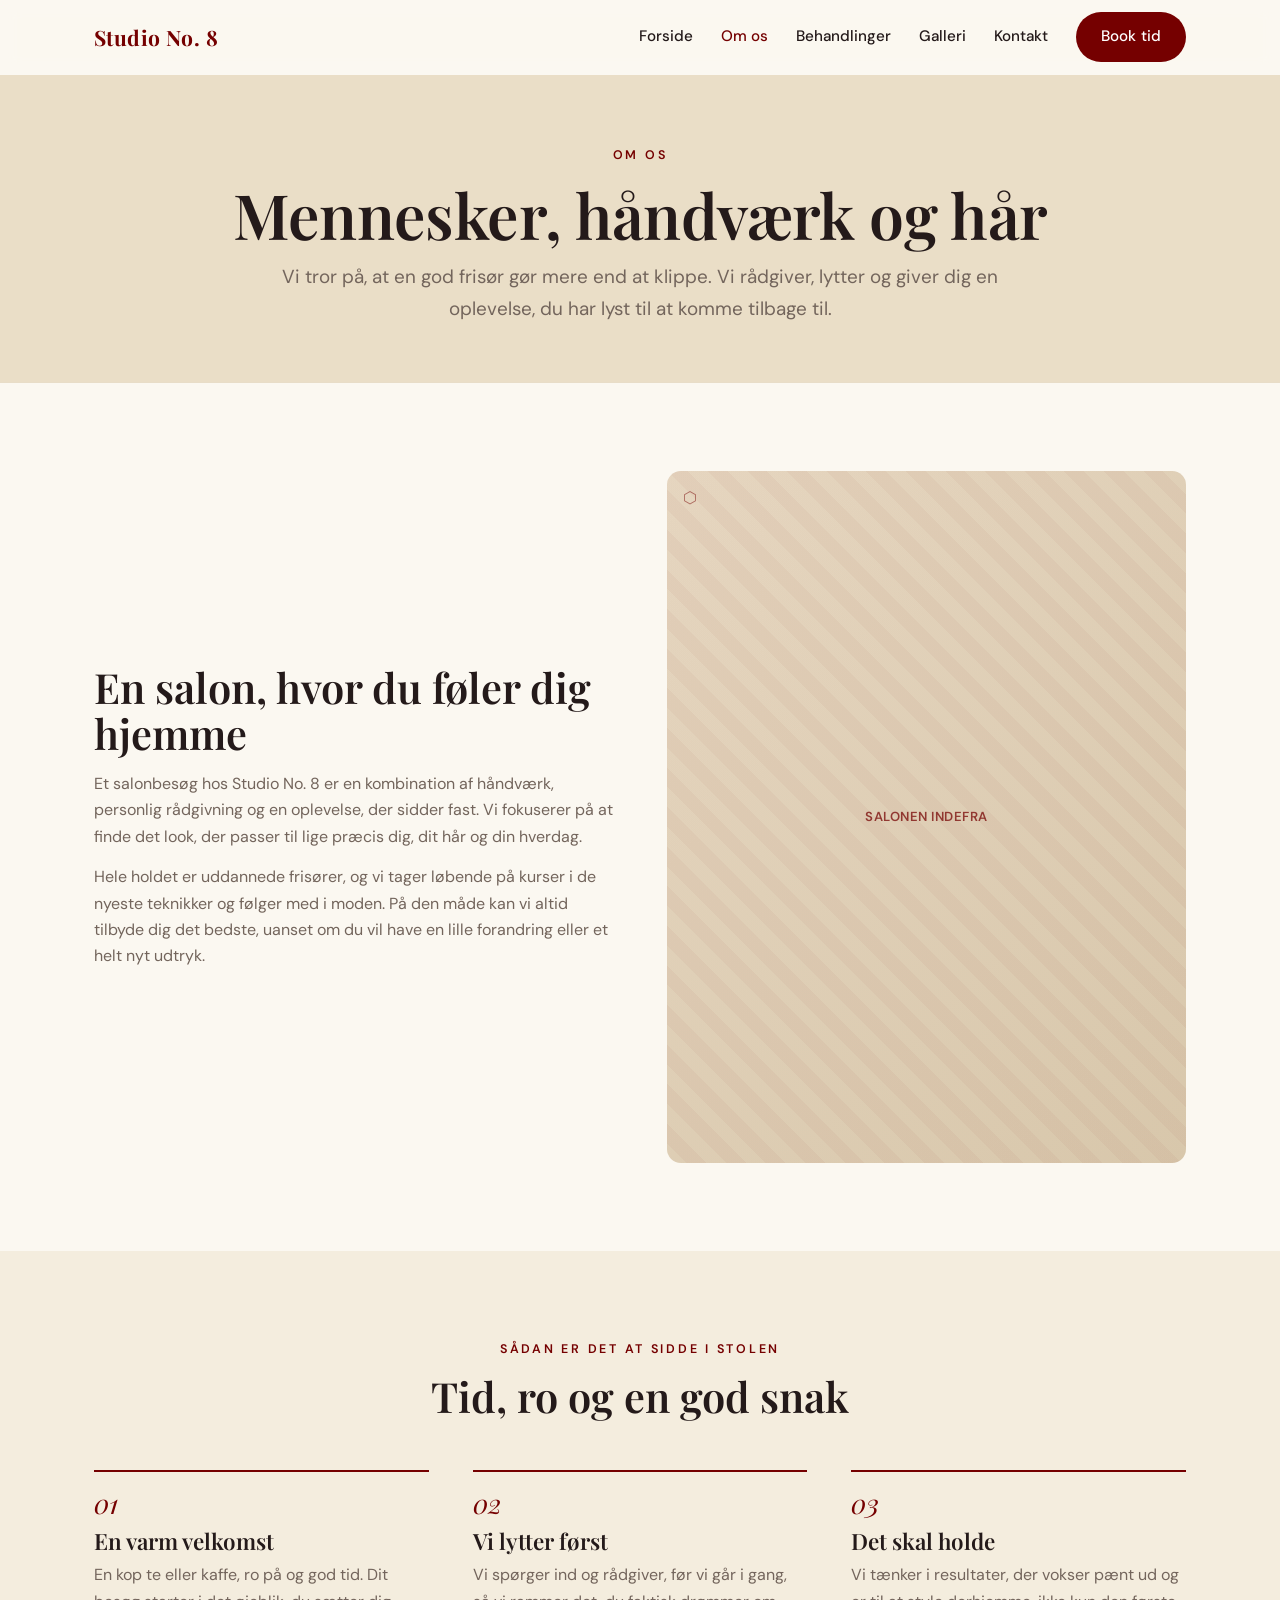
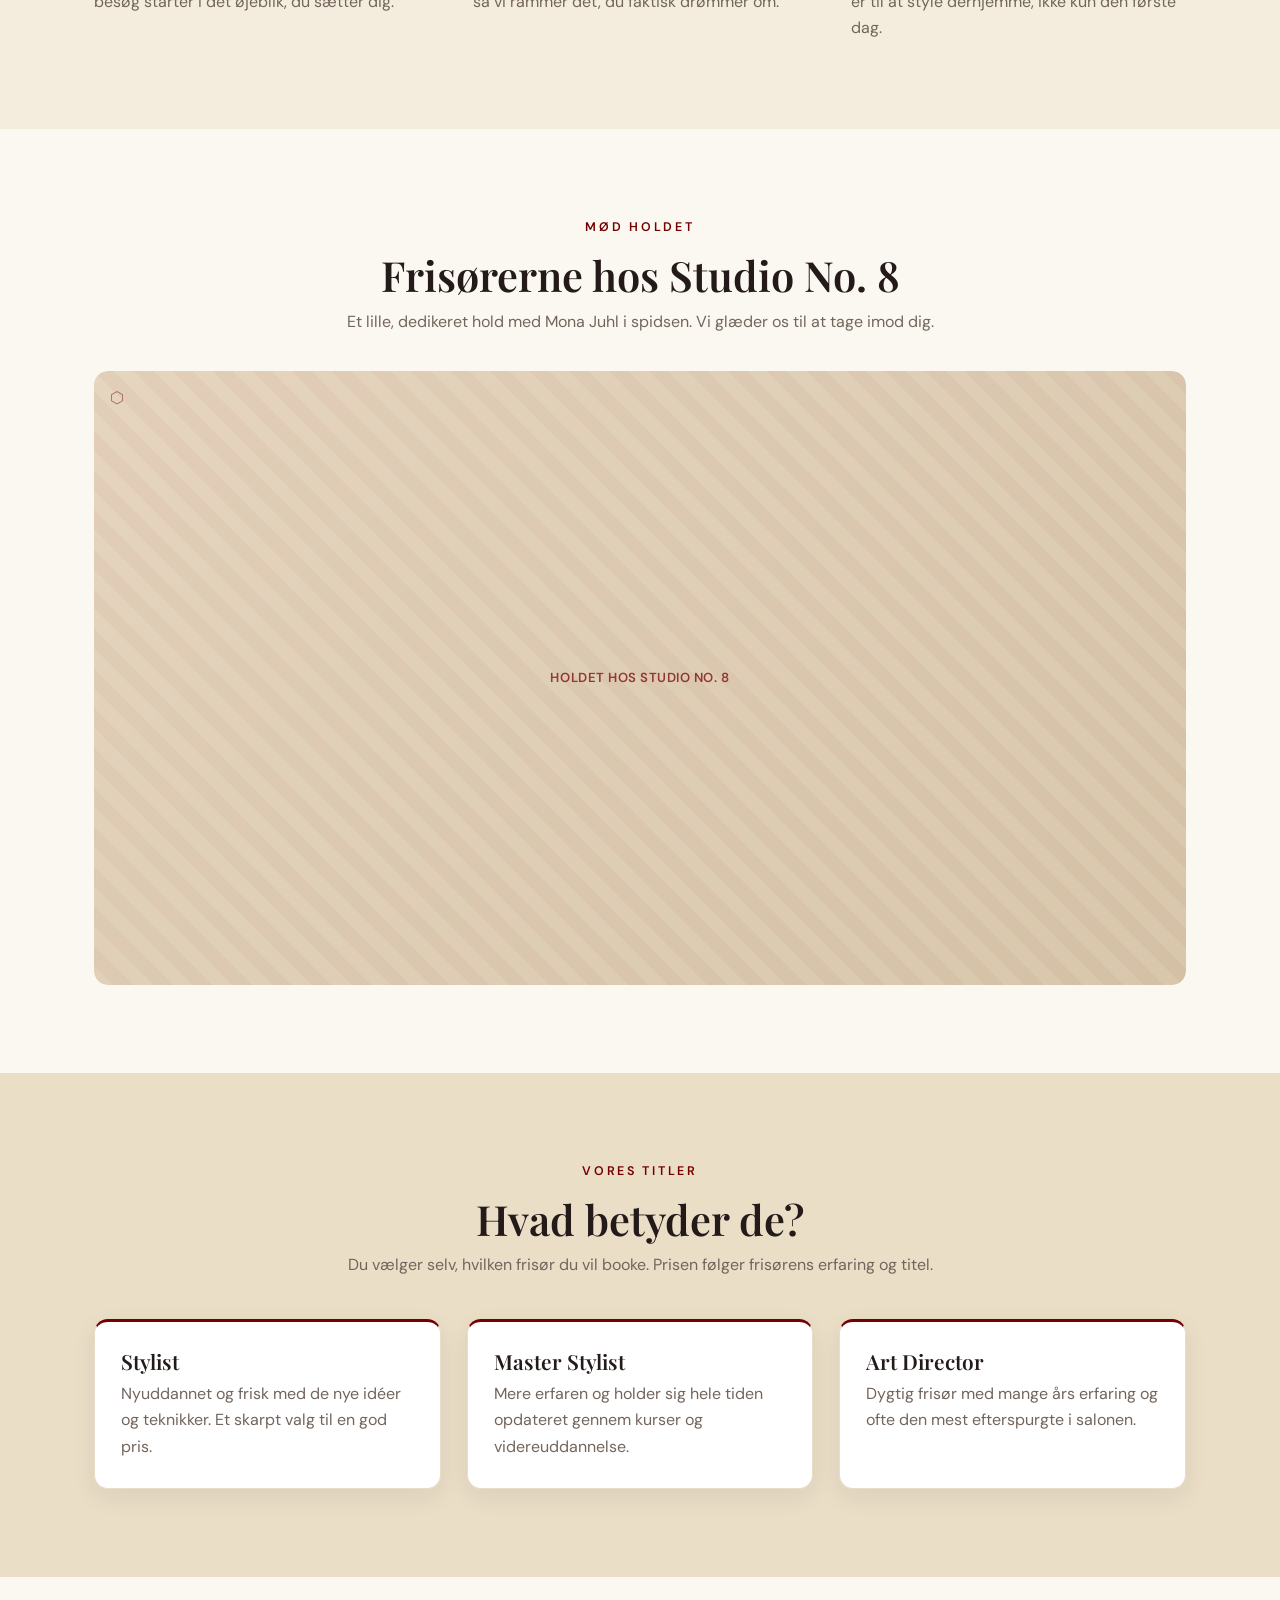
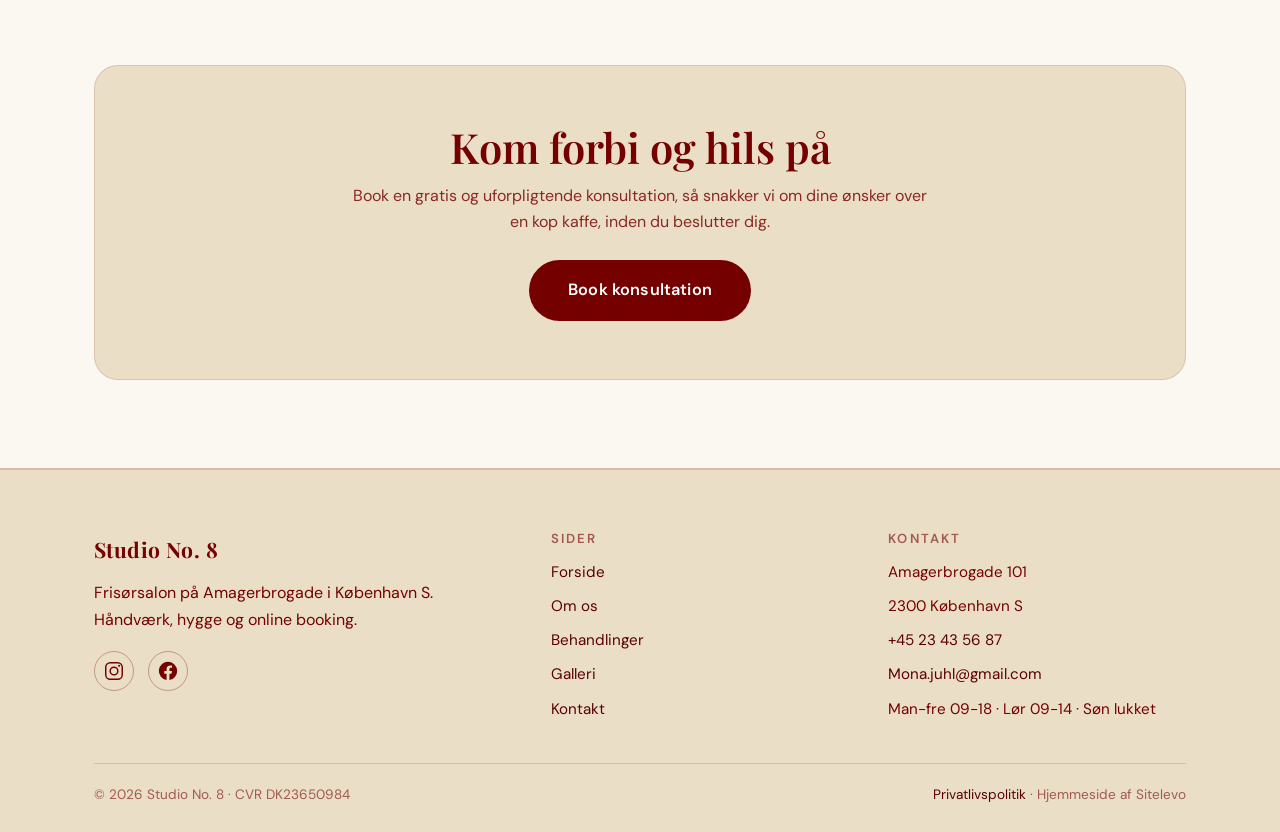
==== om-os.html @ eedbdd17 "Add files via upload" ====
<!DOCTYPE html>
<html lang="da">
<head>
<meta charset="UTF-8">
<meta name="viewport" content="width=device-width, initial-scale=1">
<title>Om os - Studio No. 8</title>
<meta name="description" content="Mød holdet bag Studio No. 8 på Amagerbrogade. Uddannede frisører med øje for detaljen, personlig rådgivning og en salon, hvor du føler dig hjemme.">
<link rel="preconnect" href="https://fonts.googleapis.com">
<link rel="preconnect" href="https://fonts.gstatic.com" crossorigin>
<link href="https://fonts.googleapis.com/css2?family=Playfair+Display:ital,wght@0,500;0,600;0,700;1,500;1,600&family=DM+Sans:wght@300;400;500;600&display=swap" rel="stylesheet">
<link rel="stylesheet" href="styles.css">
</head>
<body>

<header class="nav">
  <div class="wrap nav__inner">
    <a href="index.html" class="brand">Studio No. 8</a>
    <nav class="nav__links">
      <a href="index.html">Forside</a>
      <a href="om-os.html" class="active">Om os</a>
      <a href="behandlinger.html">Behandlinger</a>
      <a href="galleri.html">Galleri</a>
      <a href="kontakt.html">Kontakt</a>
      <a href="book-tid.html" class="btn btn--primary nav__cta">Book tid</a>
    </nav>
    <button class="nav__toggle" aria-label="Menu">☰</button>
  </div>
</header>

<section class="page-hero">
  <div class="wrap reveal">
    <p class="eyebrow">Om os</p>
    <h1>Mennesker, håndværk og hår</h1>
    <p class="lead">Vi tror på, at en god frisør gør mere end at klippe. Vi rådgiver, lytter og giver dig en oplevelse, du har lyst til at komme tilbage til.</p>
  </div>
</section>

<!-- HISTORIE -->
<section class="section">
  <div class="wrap split">
    <div class="reveal">
      <h2>En salon, hvor du føler dig hjemme</h2>
      <p class="muted" style="margin:14px 0 14px">Et salonbesøg hos Studio No. 8 er en kombination af håndværk, personlig rådgivning og en oplevelse, der sidder fast. Vi fokuserer på at finde det look, der passer til lige præcis dig, dit hår og din hverdag.</p>
      <p class="muted">Hele holdet er uddannede frisører, og vi tager løbende på kurser i de nyeste teknikker og følger med i moden. På den måde kan vi altid tilbyde dig det bedste, uanset om du vil have en lille forandring eller et helt nyt udtryk.</p>
    </div>
    <div class="reveal">
      <div class="ph ph--tall" data-label="Salonen indefra"><img src="images/salon-2.jpg" alt="Studio No. 8 indefra" loading="lazy" onerror="this.remove()"></div>
    </div>
  </div>
</section>

<!-- VAERDIER -->
<section class="section section--tint">
  <div class="wrap">
    <div class="center reveal" style="max-width:620px;margin:0 auto 50px">
      <p class="eyebrow">Sådan er det at sidde i stolen</p>
      <h2>Tid, ro og en god snak</h2>
    </div>
    <div class="usp-grid">
      <div class="usp reveal">
        <span class="num">01</span>
        <h3>En varm velkomst</h3>
        <p class="muted">En kop te eller kaffe, ro på og god tid. Dit besøg starter i det øjeblik, du sætter dig.</p>
      </div>
      <div class="usp reveal">
        <span class="num">02</span>
        <h3>Vi lytter først</h3>
        <p class="muted">Vi spørger ind og rådgiver, før vi går i gang, så vi rammer det, du faktisk drømmer om.</p>
      </div>
      <div class="usp reveal">
        <span class="num">03</span>
        <h3>Det skal holde</h3>
        <p class="muted">Vi tænker i resultater, der vokser pænt ud og er til at style derhjemme, ikke kun den første dag.</p>
      </div>
    </div>
  </div>
</section>

<!-- HOLDET -->
<section class="section">
  <div class="wrap">
    <div class="center reveal" style="max-width:620px;margin:0 auto 36px">
      <p class="eyebrow">Mød holdet</p>
      <h2>Frisørerne hos Studio No. 8</h2>
      <p class="muted" style="margin-top:10px">Et lille, dedikeret hold med Mona Juhl i spidsen. Vi glæder os til at tage imod dig.</p>
    </div>
    <div class="team-photo reveal">
      <div class="ph" data-label="Holdet hos Studio No. 8"><img src="images/team.jpg" alt="Holdet hos Studio No. 8" loading="lazy" onerror="this.remove()"></div>
    </div>
  </div>
</section>

<!-- TITLER -->
<section class="section section--creme">
  <div class="wrap">
    <div class="center reveal" style="max-width:620px;margin:0 auto 40px">
      <p class="eyebrow">Vores titler</p>
      <h2>Hvad betyder de?</h2>
      <p class="muted" style="margin-top:10px">Du vælger selv, hvilken frisør du vil booke. Prisen følger frisørens erfaring og titel.</p>
    </div>
    <div class="grid grid-3">
      <div class="feature reveal">
        <h3>Stylist</h3>
        <p class="muted">Nyuddannet og frisk med de nye idéer og teknikker. Et skarpt valg til en god pris.</p>
      </div>
      <div class="feature reveal">
        <h3>Master Stylist</h3>
        <p class="muted">Mere erfaren og holder sig hele tiden opdateret gennem kurser og videreuddannelse.</p>
      </div>
      <div class="feature reveal">
        <h3>Art Director</h3>
        <p class="muted">Dygtig frisør med mange års erfaring og ofte den mest efterspurgte i salonen.</p>
      </div>
    </div>
  </div>
</section>

<!-- CTA -->
<section class="section">
  <div class="wrap">
    <div class="cta-band reveal">
      <h2>Kom forbi og hils på</h2>
      <p>Book en gratis og uforpligtende konsultation, så snakker vi om dine ønsker over en kop kaffe, inden du beslutter dig.</p>
      <a href="book-tid.html" class="btn btn--primary btn--lg">Book konsultation</a>
    </div>
  </div>
</section>

<footer class="footer">
  <div class="wrap">
    <div class="footer__grid">
      <div>
        <a href="index.html" class="brand">Studio No. 8</a>
        <p style="margin-top:14px;max-width:34ch">Frisørsalon på Amagerbrogade i København S. Håndværk, hygge og online booking.</p>
        <div class="social">
          <a href="https://instagram.com/studiono.8" target="_blank" rel="noopener" aria-label="Instagram"><svg viewBox="0 0 24 24" width="22" height="22" fill="none" stroke="currentColor" stroke-width="1.6"><rect x="3" y="3" width="18" height="18" rx="5"/><circle cx="12" cy="12" r="4.2"/><circle cx="17.6" cy="6.4" r="1.1" fill="currentColor" stroke="none"/></svg></a>
          <a href="https://facebook.com/StudioNo.8" target="_blank" rel="noopener" aria-label="Facebook"><svg viewBox="0 0 24 24" width="22" height="22" fill="currentColor"><path d="M22 12a10 10 0 1 0-11.56 9.88v-6.99H7.9V12h2.54V9.8c0-2.51 1.49-3.9 3.78-3.9 1.1 0 2.24.2 2.24.2v2.46h-1.26c-1.24 0-1.63.77-1.63 1.56V12h2.78l-.44 2.89h-2.34v6.99A10 10 0 0 0 22 12z"/></svg></a>
        </div>
      </div>
      <div>
        <h4>Sider</h4>
        <ul>
          <li><a href="index.html">Forside</a></li>
          <li><a href="om-os.html">Om os</a></li>
          <li><a href="behandlinger.html">Behandlinger</a></li>
          <li><a href="galleri.html">Galleri</a></li>
          <li><a href="kontakt.html">Kontakt</a></li>
        </ul>
      </div>
      <div>
        <h4>Kontakt</h4>
        <ul>
          <li>Amagerbrogade 101</li>
          <li>2300 København S</li>
          <li><a href="tel:+4523435687">+45 23 43 56 87</a></li>
          <li><a href="mailto:Mona.juhl@gmail.com">Mona.juhl@gmail.com</a></li>
          <li style="margin-top:8px">Man-fre 09-18 · Lør 09-14 · Søn lukket</li>
        </ul>
      </div>
    </div>
    <div class="footer__bottom">
      <span>© 2026 Studio No. 8 · CVR DK23650984</span>
      <span><a href="privatlivspolitik.html">Privatlivspolitik</a> · Hjemmeside af Sitelevo</span>
    </div>
  </div>
</footer>

<div class="sticky-cta">
  <a href="tel:+4523435687" class="btn btn--outline">Ring</a>
  <a href="book-tid.html" class="btn btn--primary">Book tid</a>
</div>

<script src="script.js"></script>
</body>
</html>
---- styles.css ----
/* ============================================================
   STUDIO No. 8 - delt stylesheet
   Palette: bordeaux #750000 + creme #eadec7. Ren og minimalistisk.
   Typografi: Playfair Display (overskrifter) + DM Sans (brødtekst)
   ============================================================ */

:root{
  --bordeaux:#750000;
  --bordeaux-2:#5a0000;
  --bordeaux-soft:#8d2a2a;
  --creme:#eadec7;
  --creme-2:#f4edde;
  --bg:#fbf8f1;
  --paper:#ffffff;
  --ink:#241a1a;
  --muted:#73655c;
  --line:#e8ddc8;
  --radius:14px;
  --maxw:1140px;
  --shadow:0 18px 50px rgba(60,20,20,.10);
  --shadow-sm:0 8px 24px rgba(60,20,20,.08);
}

*{box-sizing:border-box;margin:0;padding:0}
html{scroll-behavior:smooth}
body{
  font-family:'DM Sans',system-ui,sans-serif;
  color:var(--ink);
  background:var(--bg);
  line-height:1.65;
  font-weight:400;
  overflow-x:hidden;
  -webkit-font-smoothing:antialiased;
}
h1,h2,h3,h4{font-family:'Playfair Display',Georgia,serif;font-weight:600;line-height:1.12;color:var(--ink)}
h1{font-size:clamp(2.4rem,5.2vw,3.9rem);letter-spacing:-.01em}
h2{font-size:clamp(1.8rem,3.4vw,2.6rem)}
h3{font-size:1.3rem}
p{color:var(--ink)}
a{color:inherit;text-decoration:none}
img{max-width:100%;display:block}

.wrap{max-width:var(--maxw);margin:0 auto;padding:0 24px}
.section{padding:88px 0}
.section--tint{background:var(--creme-2)}
.section--creme{background:var(--creme)}
.center{text-align:center}
.muted{color:var(--muted)}
.lead{font-size:1.18rem;color:var(--muted);max-width:62ch}
.eyebrow{
  font-size:.78rem;letter-spacing:.22em;text-transform:uppercase;
  color:var(--bordeaux);font-weight:600;margin-bottom:14px
}
.eyebrow--light{color:var(--creme)}

/* ---------- Buttons ---------- */
.btn{
  display:inline-flex;align-items:center;justify-content:center;gap:8px;
  padding:14px 30px;border-radius:999px;font-weight:600;font-size:.96rem;
  cursor:pointer;border:1.5px solid transparent;transition:.2s ease;
  font-family:'DM Sans',sans-serif;letter-spacing:.01em;white-space:nowrap;
}
.btn--primary{background:var(--bordeaux);color:#fff}
.btn--primary:hover{background:var(--bordeaux-2);transform:translateY(-2px)}
.btn--cream{background:var(--creme);color:var(--bordeaux)}
.btn--cream:hover{background:#fff;transform:translateY(-2px)}
.btn--outline{border-color:var(--bordeaux);color:var(--bordeaux);background:transparent}
.btn--outline:hover{background:var(--bordeaux);color:#fff}
.btn--ghost-light{border-color:rgba(234,222,199,.6);color:var(--creme);background:transparent}
.btn--ghost-light:hover{background:rgba(234,222,199,.14)}
.btn--lg{padding:16px 38px;font-size:1.02rem}

/* ---------- Nav ---------- */
.nav{
  position:sticky;top:0;z-index:50;
  background:rgba(251,248,241,.86);backdrop-filter:saturate(180%) blur(10px);
  border-bottom:1px solid transparent;transition:.25s ease;
}
.nav.scrolled{background:rgba(255,255,255,.96);border-bottom-color:var(--line);box-shadow:var(--shadow-sm)}
.nav__inner{display:flex;align-items:center;justify-content:space-between;height:74px}
.brand{
  font-family:'Playfair Display',serif;font-weight:700;font-size:1.32rem;
  color:var(--bordeaux);letter-spacing:.02em;white-space:nowrap
}
.nav__links{display:flex;align-items:center;gap:28px}
.nav__links a{font-size:.95rem;color:var(--ink);font-weight:500;transition:color .15s;white-space:nowrap}
.nav__links a:hover,.nav__links a.active{color:var(--bordeaux)}
.nav__links a.nav__cta{color:#fff;padding:11px 24px}
.nav__links a.nav__cta:hover{color:#fff}
.nav__toggle{display:none;background:none;border:0;font-size:1.5rem;color:var(--bordeaux);cursor:pointer}

/* ---------- Hero ---------- */
.hero{background:var(--bordeaux);color:var(--creme);overflow:hidden;position:relative}
.hero::after{content:"";position:absolute;inset:0;background:
  radial-gradient(900px 420px at 88% -8%, rgba(234,222,199,.16), transparent 60%);
  pointer-events:none}
.hero__grid{display:grid;grid-template-columns:1.05fr .95fr;gap:54px;align-items:center;padding:92px 0 96px}
.hero h1{color:#fff;margin-bottom:20px}
.hero h1 .accent{color:var(--creme);font-style:italic}
.hero p{color:rgba(255,255,255,.82);font-size:1.16rem;max-width:46ch;margin-bottom:30px}
.hero__cta{display:flex;gap:14px;flex-wrap:wrap}
.hero__media{position:relative}
.hero__media .ph{aspect-ratio:4/5;border-radius:18px;border:1px solid rgba(234,222,199,.35)}
.hero__badge{
  position:absolute;left:-18px;bottom:26px;background:var(--creme);color:var(--bordeaux);
  padding:14px 20px;border-radius:14px;box-shadow:var(--shadow);font-weight:600;font-size:.92rem;
  display:flex;align-items:center;gap:10px
}
.hero__badge b{font-family:'Playfair Display',serif;font-size:1.5rem;display:block;line-height:1}

/* ---------- Placeholder (billed-plads) ---------- */
.ph{
  width:100%;border-radius:var(--radius);
  background:
    repeating-linear-gradient(45deg, rgba(117,0,0,.04) 0 14px, rgba(117,0,0,.07) 14px 28px),
    linear-gradient(135deg,var(--creme),#dccfb2);
  display:flex;align-items:center;justify-content:center;position:relative;overflow:hidden;color:var(--bordeaux)
}
.ph>img{position:absolute;inset:0;width:100%;height:100%;object-fit:cover;z-index:1}
.ph::before{content:"⬡";position:absolute;top:14px;left:16px;font-size:1rem;opacity:.5}
.ph::after{
  content:attr(data-label);font-size:.82rem;font-weight:600;letter-spacing:.04em;
  color:var(--bordeaux);opacity:.72;text-align:center;padding:0 14px;text-transform:uppercase
}
.ph--wide{aspect-ratio:16/10}
.ph--square{aspect-ratio:1/1}
.ph--tall{aspect-ratio:3/4}

/* ---------- Page hero (indre sider) ---------- */
.page-hero{background:var(--creme);padding:70px 0 58px;border-bottom:1px solid var(--line);text-align:center}
.page-hero h1{margin-bottom:12px}
.page-hero .lead{margin-left:auto;margin-right:auto}

/* ---------- Grids & cards ---------- */
.grid{display:grid;gap:26px}
.grid-2{grid-template-columns:repeat(2,1fr)}
.grid-3{grid-template-columns:repeat(3,1fr)}
.split{display:grid;grid-template-columns:1fr 1fr;gap:54px;align-items:center}

.card{background:var(--paper);border:1px solid var(--line);border-radius:var(--radius);overflow:hidden;box-shadow:var(--shadow-sm);transition:.25s ease}
.card:hover{transform:translateY(-4px);box-shadow:var(--shadow)}
.card__body{padding:24px}
.card__body h3{margin-bottom:8px}

/* ---------- USP (moderne, uden bokse) ---------- */
.usp-grid{display:grid;grid-template-columns:repeat(3,1fr);gap:44px}
.usp{padding-top:18px;border-top:2px solid var(--bordeaux)}
.usp .num{font-family:'Playfair Display',serif;font-style:italic;font-size:1.7rem;color:var(--bordeaux);display:block;margin-bottom:12px;line-height:1}
.usp h3{margin-bottom:8px;font-size:1.4rem}

/* ---------- Feature-kort (titler m.m.) ---------- */
.feature{background:var(--paper);border:1px solid var(--line);border-top:3px solid var(--bordeaux);border-radius:var(--radius);padding:28px 26px;box-shadow:var(--shadow-sm)}
.feature h3{margin-bottom:8px}

/* ---------- Prisliste ---------- */
.pricegroup{margin-bottom:46px}
.pricegroup__head{display:flex;align-items:baseline;justify-content:space-between;gap:16px;border-bottom:2px solid var(--bordeaux);padding-bottom:10px;margin-bottom:8px}
.pricegroup__head h3{font-size:1.5rem;color:var(--bordeaux)}
.pricegroup__note{font-size:.86rem;color:var(--muted)}
.pricelist{list-style:none}
.pricelist li{display:flex;align-items:baseline;gap:14px;padding:10px 2px}
.pricelist .name{font-weight:500}
.pricelist .sub{display:block;font-size:.86rem;color:var(--muted);font-weight:400}
.pricelist .dots{flex:1;border-bottom:1px dotted #cbbfa6;transform:translateY(-4px)}
.pricelist .price{font-family:'Playfair Display',serif;font-weight:600;color:var(--bordeaux);white-space:nowrap;font-size:1.05rem}

/* ---------- Team ---------- */
.team-photo{border-radius:var(--radius);overflow:hidden}
.team-photo .ph{aspect-ratio:16/9}

/* ---------- Galleri ---------- */
.gallery{display:grid;grid-template-columns:repeat(3,1fr);gap:16px}
.gallery .ph{aspect-ratio:1/1}
.gallery .ph.tall{grid-row:span 2;aspect-ratio:auto}

/* ---------- CTA band ---------- */
.cta-band{background:var(--creme);color:var(--bordeaux);border:1px solid rgba(117,0,0,.12);border-radius:24px;padding:58px 44px;text-align:center}
.cta-band h2{color:var(--bordeaux);margin-bottom:12px}
.cta-band p{color:var(--bordeaux);opacity:.82;max-width:54ch;margin:0 auto 24px}

/* ---------- Steps (book-tid) ---------- */
.steps{counter-reset:s;display:grid;gap:22px}
.step{display:flex;gap:18px;align-items:flex-start}
.step__n{flex:0 0 auto;width:42px;height:42px;border-radius:50%;background:var(--bordeaux);color:var(--creme);display:flex;align-items:center;justify-content:center;font-family:'Playfair Display',serif;font-weight:600;font-size:1.15rem}
.step h3{margin-bottom:4px}

/* ---------- Booking embed-plads ---------- */
.booking-box{background:var(--paper);border:1px dashed var(--bordeaux-soft);border-radius:var(--radius);padding:48px 32px;text-align:center}
.booking-box .ico{font-size:2rem;margin-bottom:12px}

/* ---------- Info-rows & hours ---------- */
.info-row{display:flex;gap:16px;align-items:flex-start;padding:14px 0;border-bottom:1px solid var(--line)}
.info-row .ico{flex:0 0 auto;display:flex;align-items:center;justify-content:center;color:var(--ink);width:24px;margin-top:2px}
.info-row .ico svg{width:22px;height:22px;display:block}
.info-row a{color:var(--bordeaux);font-weight:500}
.hours{list-style:none}
.hours li{display:flex;justify-content:space-between;padding:9px 0;border-bottom:1px solid var(--line)}
.hours li:last-child{border-bottom:0}

/* ---------- Forms ---------- */
.field{margin-bottom:16px}
.field label{display:block;font-size:.88rem;font-weight:600;margin-bottom:6px}
.field input,.field textarea,.field select{
  width:100%;padding:13px 15px;border:1px solid var(--line);border-radius:10px;
  font-family:inherit;font-size:1rem;background:#fff;color:var(--ink)
}
.field input:focus,.field textarea:focus,.field select:focus{outline:2px solid var(--bordeaux);border-color:transparent}
.contact-grid{display:grid;grid-template-columns:1.05fr .95fr;gap:48px}
.map{border-radius:var(--radius);overflow:hidden;border:1px solid var(--line);min-height:300px}
.map iframe{width:100%;height:100%;min-height:300px;border:0;display:block}

/* ---------- Footer (beige baggrund, burgunder tekst) ---------- */
.footer{background:var(--creme);color:var(--bordeaux);padding:62px 0 26px;border-top:2px solid rgba(117,0,0,.16)}
.footer a{color:var(--bordeaux-2)}
.footer a:hover{color:var(--bordeaux)}
.footer p{color:var(--bordeaux)}
.footer__grid{display:grid;grid-template-columns:1.4fr 1fr 1fr;gap:40px;padding-bottom:32px;border-bottom:1px solid rgba(117,0,0,.16)}
.footer .brand{color:var(--bordeaux)}
.footer h4{font-family:'DM Sans',sans-serif;font-size:.82rem;letter-spacing:.16em;text-transform:uppercase;color:rgba(117,0,0,.6);margin-bottom:14px}
.footer ul{list-style:none}
.footer li{margin-bottom:9px;font-size:.95rem}
.footer .social{display:flex;gap:14px;margin-top:18px}
.footer .social a{display:inline-flex;align-items:center;justify-content:center;width:40px;height:40px;border:1px solid rgba(117,0,0,.32);border-radius:50%;color:var(--bordeaux);transition:.2s ease}
.footer .social a:hover{background:var(--bordeaux);color:var(--creme);transform:translateY(-2px)}
.footer__bottom{display:flex;justify-content:space-between;flex-wrap:wrap;gap:10px;padding-top:20px;font-size:.85rem;color:rgba(117,0,0,.6)}

/* ---------- Sticky mobil-CTA ---------- */
.sticky-cta{position:fixed;left:0;right:0;bottom:0;z-index:60;display:none;gap:10px;padding:12px 16px;background:rgba(255,255,255,.97);border-top:1px solid var(--line);backdrop-filter:blur(8px)}
.sticky-cta .btn{flex:1;padding:13px}

/* ---------- Reveal ---------- */
.reveal{opacity:0;transform:translateY(22px);transition:opacity .7s ease,transform .7s ease}
.reveal.in{opacity:1;transform:none}

/* ---------- Responsivt ---------- */
@media (max-width:920px){
  .nav__links{
    position:absolute;top:74px;left:0;right:0;background:#fff;flex-direction:column;
    align-items:stretch;gap:0;padding:8px 16px 16px;box-shadow:var(--shadow);display:none;border-bottom:1px solid var(--line)
  }
  .nav__links.open{display:flex}
  .nav__links a{padding:13px 6px;border-bottom:1px solid var(--line)}
  .nav__links a.nav__cta{margin:12px 0 0;border-bottom:0;justify-content:center;border-radius:10px;padding:14px}
  .nav__toggle{display:block}
  .sticky-cta{display:flex}
  body{padding-bottom:74px}
}
@media (max-width:900px){
  .hero__grid{grid-template-columns:1fr;gap:34px;padding:54px 0 64px}
  .split,.contact-grid{grid-template-columns:1fr;gap:34px}
  .hero__media{order:-1;max-width:360px;margin:0 auto}
  .hero h1,.hero p{max-width:none}
  .grid-3{grid-template-columns:repeat(2,1fr)}
  .usp-grid{grid-template-columns:1fr;gap:28px}
  .footer__grid{grid-template-columns:1fr 1fr}
}
@media (max-width:680px){
  .section{padding:56px 0}
  .grid-2,.grid-3,.gallery{grid-template-columns:1fr}
  .footer__grid{grid-template-columns:1fr;gap:26px}
  .hero__badge{left:0}
  .cta-band{padding:40px 24px}
}
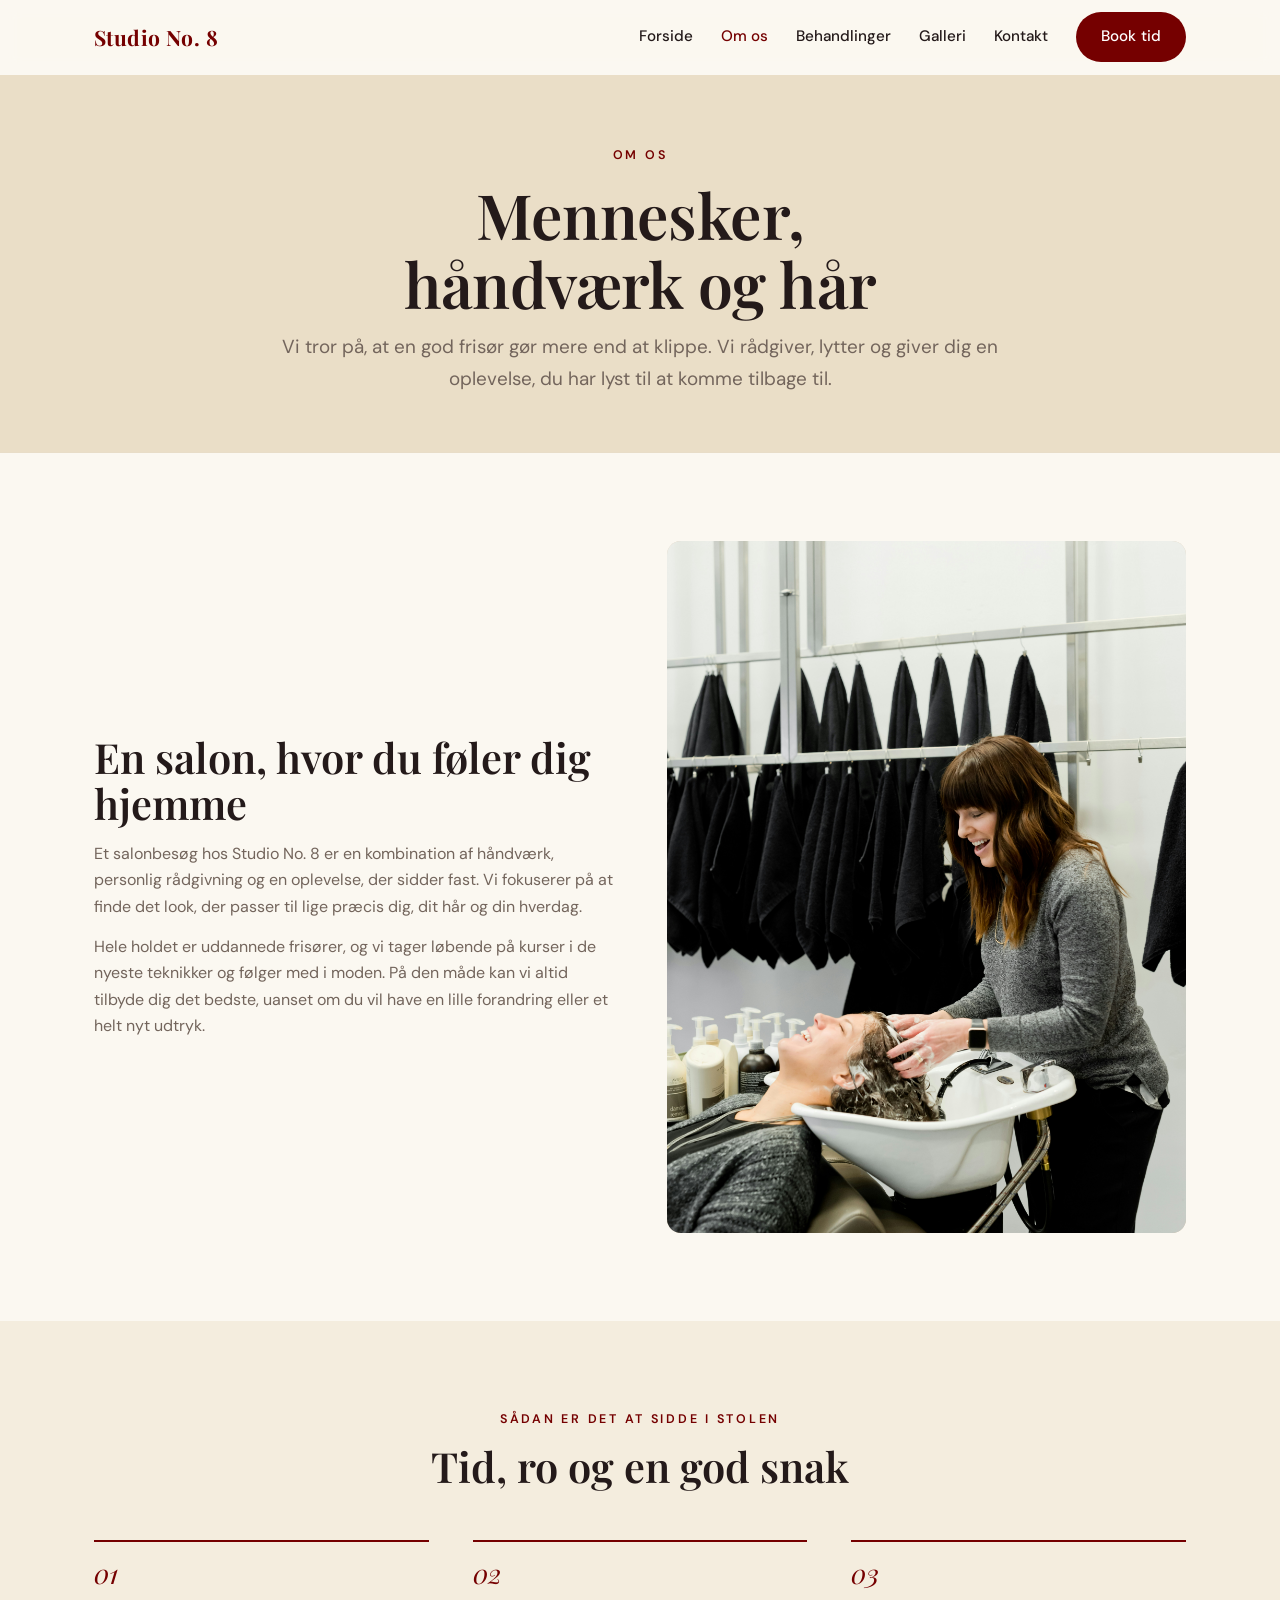
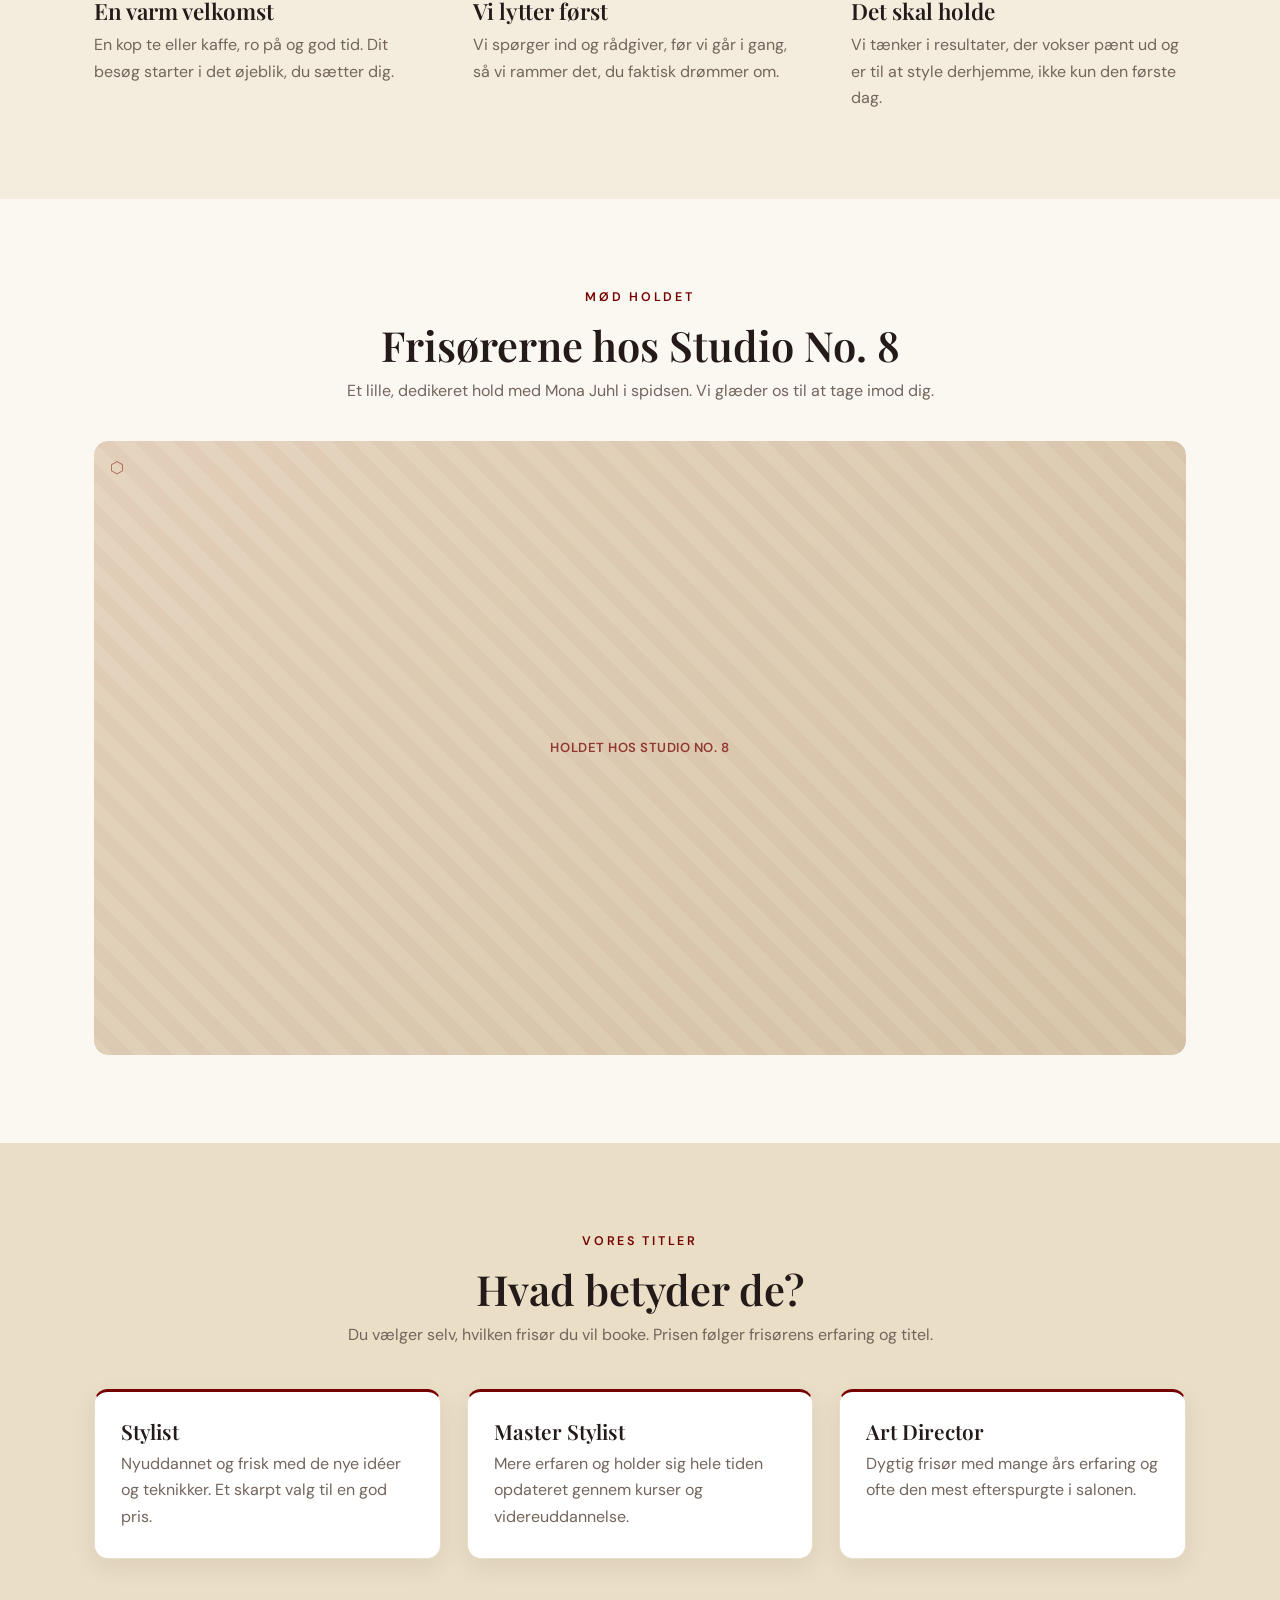
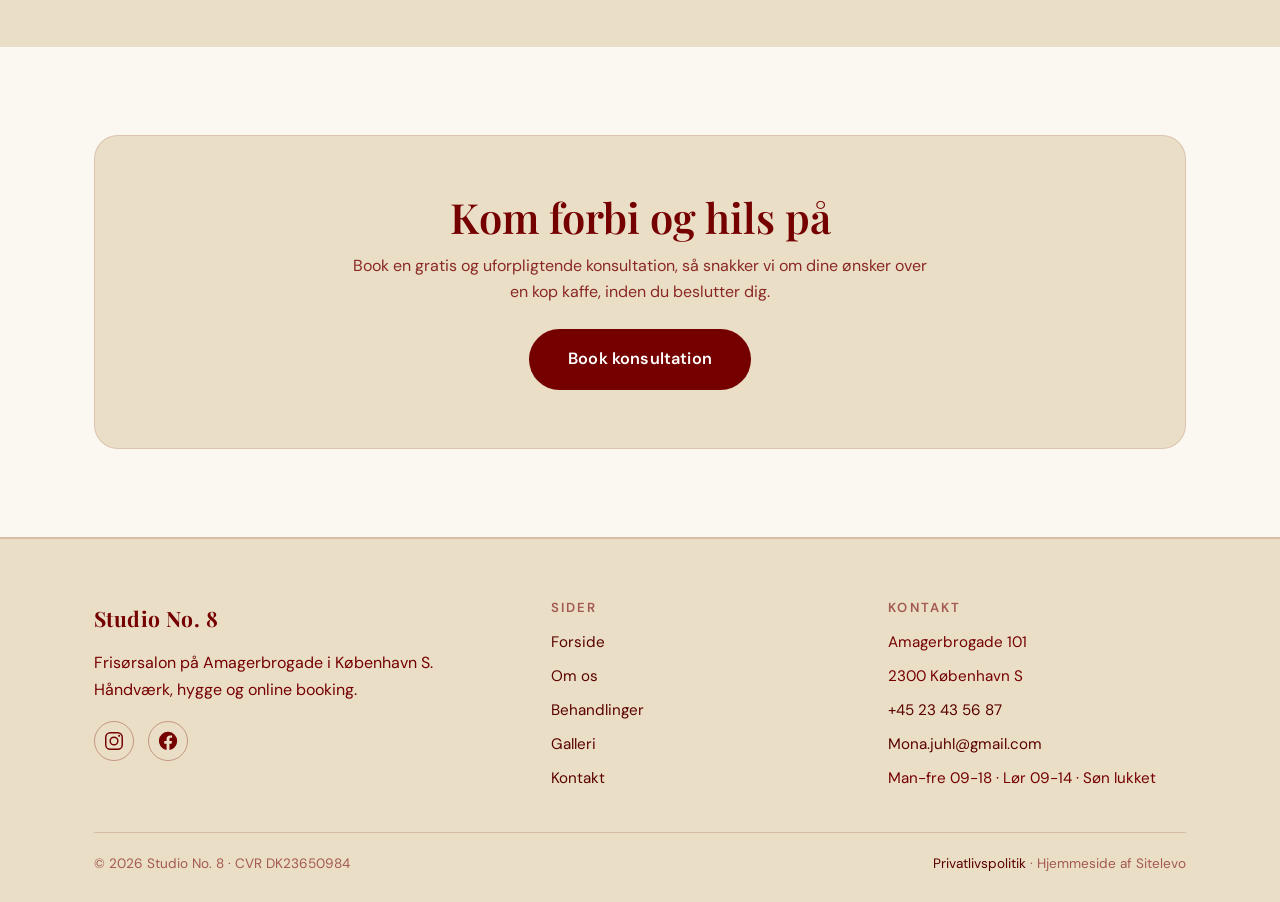
==== commit e66f7f1a: "Add files via upload" ====
--- a/om-os.html
+++ b/om-os.html
@@ -30,7 +30,7 @@
 <section class="page-hero">
   <div class="wrap reveal">
     <p class="eyebrow">Om os</p>
-    <h1>Mennesker, håndværk og hår</h1>
+    <h1>Mennesker,<br>håndværk og hår</h1>
     <p class="lead">Vi tror på, at en god frisør gør mere end at klippe. Vi rådgiver, lytter og giver dig en oplevelse, du har lyst til at komme tilbage til.</p>
   </div>
 </section>
--- a/styles.css
+++ b/styles.css
@@ -94,7 +94,7 @@
 .hero::after{content:"";position:absolute;inset:0;background:
   radial-gradient(900px 420px at 88% -8%, rgba(234,222,199,.16), transparent 60%);
   pointer-events:none}
-.hero__grid{display:grid;grid-template-columns:1.05fr .95fr;gap:54px;align-items:center;padding:92px 0 96px}
+.hero__grid{display:grid;grid-template-columns:1fr 1.1fr;gap:50px;align-items:center;padding:80px 0 84px}
 .hero h1{color:#fff;margin-bottom:20px}
 .hero h1 .accent{color:var(--creme);font-style:italic}
 .hero p{color:rgba(255,255,255,.82);font-size:1.16rem;max-width:46ch;margin-bottom:30px}
@@ -104,7 +104,7 @@
 .hero__badge{
   position:absolute;left:-18px;bottom:26px;background:var(--creme);color:var(--bordeaux);
   padding:14px 20px;border-radius:14px;box-shadow:var(--shadow);font-weight:600;font-size:.92rem;
-  display:flex;align-items:center;gap:10px
+  display:flex;align-items:center;gap:10px;z-index:3
 }
 .hero__badge b{font-family:'Playfair Display',serif;font-size:1.5rem;display:block;line-height:1}
 
@@ -242,13 +242,13 @@
   .nav__links a{padding:13px 6px;border-bottom:1px solid var(--line)}
   .nav__links a.nav__cta{margin:12px 0 0;border-bottom:0;justify-content:center;border-radius:10px;padding:14px}
   .nav__toggle{display:block}
-  .sticky-cta{display:flex}
+  .sticky-cta.visible{display:flex}
   body{padding-bottom:74px}
 }
 @media (max-width:900px){
   .hero__grid{grid-template-columns:1fr;gap:34px;padding:54px 0 64px}
   .split,.contact-grid{grid-template-columns:1fr;gap:34px}
-  .hero__media{order:-1;max-width:360px;margin:0 auto}
+  .hero__media{order:-1;max-width:none;margin:0}
   .hero h1,.hero p{max-width:none}
   .grid-3{grid-template-columns:repeat(2,1fr)}
   .usp-grid{grid-template-columns:1fr;gap:28px}
@@ -256,7 +256,9 @@
 }
 @media (max-width:680px){
   .section{padding:56px 0}
-  .grid-2,.grid-3,.gallery{grid-template-columns:1fr}
+  .grid-2,.grid-3{grid-template-columns:1fr}
+  .gallery{grid-template-columns:1fr 1fr;gap:10px}
+  .gallery .ph,.gallery .ph.tall{grid-row:auto;aspect-ratio:1/1}
   .footer__grid{grid-template-columns:1fr;gap:26px}
   .hero__badge{left:0}
   .cta-band{padding:40px 24px}
